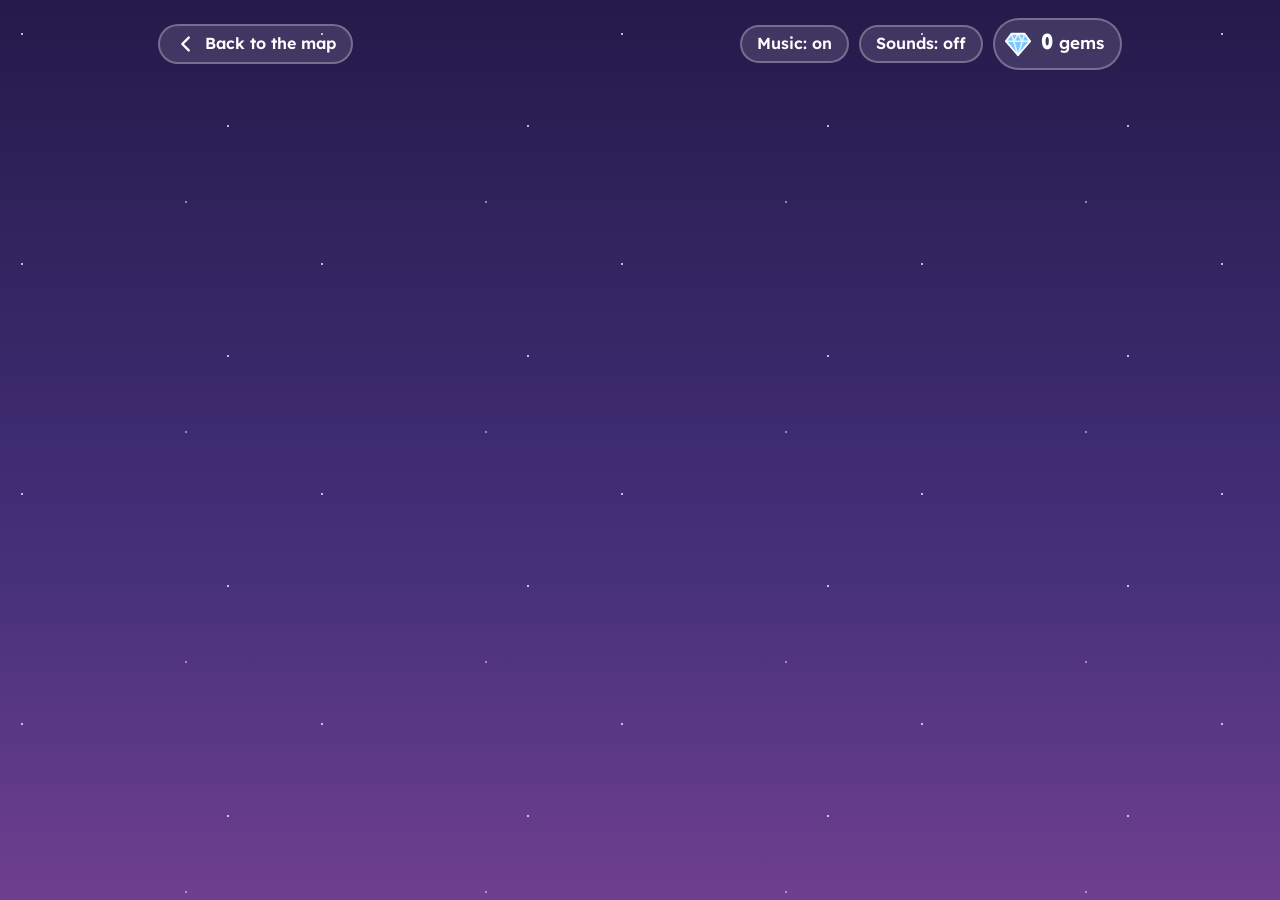
==== area-model.html @ aa77cb48 "Add files via upload" ====
<!doctype html>
<html lang="en">
<head>
<meta charset="utf-8">
<meta name="viewport" content="width=device-width, initial-scale=1">
<title>Rectangle Kingdom</title>
<link rel="preconnect" href="https://fonts.googleapis.com">
<link rel="preconnect" href="https://fonts.gstatic.com" crossorigin>
<link href="https://fonts.googleapis.com/css2?family=Grandstander:wght@600;800&family=Lexend:wght@400;600&display=swap" rel="stylesheet">
<link rel="stylesheet" href="css/realm.css">
<style>
  .game { max-width: 1000px; margin: 0 auto; padding: 18px 18px 48px; }

  /* Intro, results, missing */
  .screen-card { max-width: 660px; margin: 18px auto 0; padding: 28px 30px; }
  .screen-card h1 { font-size: clamp(1.9rem, 5vw, 2.6rem); color: var(--violet); margin: 2px 0 12px; }
  .zone-name { margin: 0; font-weight: 600; color: var(--berry); }
  .rules { margin: 18px 0 24px; padding: 16px 18px; border-radius: var(--radius-md); background: #F6F1FF; }
  .rules p { margin: 0 0 8px; color: var(--ink); }
  .rules p:last-child { margin-bottom: 0; }
  .screen-card .stars .star { width: 34px; height: 34px; }

  /* Progress */
  .progress { display: flex; align-items: center; gap: 14px; margin-bottom: 16px; }
  .bar { flex: 1; height: 14px; border-radius: 999px; overflow: hidden; background: rgba(255, 255, 255, .16); }
  .bar span { display: block; height: 100%; width: 0; border-radius: 999px; background: linear-gradient(90deg, var(--bubblegum), var(--lemon)); transition: width .3s ease; }
  .count { font-weight: 600; white-space: nowrap; }

  /* The problem card */
  .board { padding: 22px 24px 22px; }
  .board[data-state="done"] { box-shadow: 0 8px 0 rgba(16, 8, 46, .35), 0 0 0 5px var(--mint); }
  .title { margin: 0 0 4px; text-align: center; font: 800 clamp(2.4rem, 7vw, 3.6rem)/1.1 var(--display); color: var(--ink); }
  .step { min-height: 1.6em; margin: 0 auto 16px; max-width: none; text-align: center; font-weight: 600; color: var(--ink-soft); }

  /* Number boxes */
  .num {
    width: 5.4em; padding: 6px 4px; text-align: center;
    font: 800 1.45rem/1.2 var(--display); color: var(--ink);
    background: #fff; border: 3px solid var(--card-edge); border-radius: 12px;
  }
  .num:focus { outline: none; border-color: var(--violet); box-shadow: 0 0 0 4px var(--lemon); }
  .num:disabled { background: rgba(255, 255, 255, .55); border-style: dashed; color: transparent; }
  .num.ok { color: var(--mint-deep); background: #E7FAF3; border: 3px solid var(--mint); }
  .num.bad { border-color: var(--bubblegum); background: #FFF0F6; animation: shake .35s; }
  .num.shown { color: var(--berry); background: #FFF0F6; border: 3px solid var(--bubblegum); }
  .num.ok:disabled, .num.shown:disabled { border-style: solid; }
  .num.ok:disabled { color: var(--mint-deep); }
  .num.shown:disabled { color: var(--berry); }
  @keyframes shake { 20% { transform: translateX(-6px); } 40% { transform: translateX(5px); } 60% { transform: translateX(-4px); } 80% { transform: translateX(2px); } }

  /* Area diagram */
  .area-wrap { overflow-x: auto; padding-bottom: 4px; }
  .area { display: grid; gap: 0; width: max-content; min-width: min(100%, 520px); margin: 0 auto; }
  .edge { display: flex; align-items: center; justify-content: center; padding: 6px; }
  .edge.left { padding-right: 12px; }
  .edge .given { font: 800 1.6rem/1 var(--display); color: var(--ink); }
  .region { position: relative; display: flex; flex-direction: column; align-items: center; justify-content: center; gap: 4px; padding: 8px; border: 3px solid #fff; }
  .region .expr { font-weight: 600; font-size: .95rem; color: var(--ink-soft); }
  .region .expr:empty { display: none; }
  .area .num { width: 100%; max-width: 4.8em; font-size: 1.3rem; }
  .edge.top { padding: 4px 6px 10px; }
  .edge.left .num { width: 3.6em; }
  @media (max-width: 640px) { .area .num { font-size: 1.1rem; } .edge.left .num { width: 3em; } .region { padding: 6px 4px; } }
  .r0 { background: #E9DDFF; } .r1 { background: #D9F5EB; } .r2 { background: #FFE3EF; } .r3 { background: #FFF2C7; }

  /* Stacked partial products */
  .stack { display: grid; grid-template-columns: auto auto; justify-content: center; align-items: center; gap: 8px 16px; font: 800 1.6rem/1.2 var(--display); color: var(--ink); }
  .stack .n { text-align: right; padding-right: 6px; }
  .stack .rule { grid-column: 1 / 2; border-top: 4px solid var(--ink); margin: 2px 0; }
  .stack .note { font: 600 1rem/1.2 var(--body); color: var(--ink-soft); }
  .stack .num { text-align: right; padding-right: 12px; }

  /* Single answer (tens skill) */
  .single { display: flex; flex-wrap: wrap; align-items: center; justify-content: center; gap: .3em; font: 800 clamp(2.4rem, 7vw, 3.6rem)/1.1 var(--display); color: var(--ink); }
  .single .num { font-size: clamp(2rem, 6vw, 3rem); width: 4.2em; }

  /* Adding the parts */
  .sum { display: flex; flex-wrap: wrap; align-items: center; justify-content: center; gap: 8px 10px; margin-top: 18px; font: 800 1.4rem/1.2 var(--display); color: var(--ink); }
  .sum .part { min-width: 2ch; text-align: center; }
  .sum .part.wait { color: #CFC3EA; }

  .help { margin: 18px 0 0; padding: 14px 16px; border-radius: var(--radius-md); background: #F7F3FF; color: var(--ink); }
  .help p { margin: 0 auto; max-width: 60ch; text-align: center; }
  .help p + p { margin-top: 6px; }
  .help strong { color: var(--violet); }
  .help svg { display: block; margin: 12px auto 0; max-width: 100%; height: auto; }
  .help.warn { background: #FFF0F6; }
  .actions-row { display: flex; flex-wrap: wrap; justify-content: center; gap: 12px; margin-top: 18px; }

  /* Results */
  .stats { display: grid; grid-template-columns: repeat(auto-fit, minmax(170px, 1fr)); gap: 12px; margin: 6px 0 18px; }
  .stat { padding: 14px 16px; border-radius: var(--radius-md); background: #F6F1FF; }
  .stat strong { display: block; font: 800 2rem/1.1 var(--display); color: var(--ink); }
  .stat span { color: var(--ink-soft); font-size: .95rem; }
  .star-msg { margin: 14px 0 0; padding: 14px 16px; border-radius: var(--radius-md); background: #FFF6D6; color: var(--ink); font-weight: 600; }
  .star-msg p { margin: 0; color: var(--ink); }
  .star-msg p + p { margin-top: 6px; }
  .ticket-wrap { margin: 18px 0 0 12px; display: flex; flex-wrap: wrap; align-items: center; gap: 12px 24px; }
  .ticket-wrap .ticket::before, .ticket-wrap .ticket::after { background: var(--card); }
  .ticket-wrap p { margin: 0; color: var(--ink); font-weight: 600; max-width: 30ch; }
  .actions { display: flex; flex-wrap: wrap; gap: 12px; margin-top: 24px; }
</style>
</head>
<body>
<div class="page game">

  <header class="topbar">
    <a class="pill" href="index.html">
      <svg viewBox="0 0 24 24" aria-hidden="true"><path d="M15 5l-7 7 7 7" fill="none" stroke="currentColor" stroke-width="2.6" stroke-linecap="round" stroke-linejoin="round"/></svg>
      Back to the map
    </a>
    <div class="top-tools">
      <button class="pill" type="button" id="musicBtn" aria-pressed="true">Music: on</button>
      <button class="pill" type="button" id="soundBtn" aria-pressed="false">Sounds: off</button>
      <div class="gems">
        <svg viewBox="0 0 32 32" aria-hidden="true"><path d="M9 5h14l6 8-13 15L3 13z" fill="#7CC8FF" stroke="#fff" stroke-width="2" stroke-linejoin="round"/><path d="M3 13h26M9 5l7 23 7-23M12 13l4-8 4 8" fill="none" stroke="#fff" stroke-width="1.5" stroke-linejoin="round" opacity=".8"/></svg>
        <span><strong id="gemCount">0</strong> <span id="gemName">gems</span></span>
      </div>
    </div>
  </header>

  <main id="intro" hidden>
    <section class="screen-card card">
      <p class="zone-name" id="zoneName">Rectangle Kingdom</p>
      <h1 id="skillTitle">Rectangles</h1>
      <div id="introStars"></div>
      <div class="rules">
        <p id="ruleHow"></p>
        <p>Type in the box, then press Enter. If it's not right, you get another try. Tap <strong>Show me how</strong> if you're stuck. Problems where you use it still earn gems, but don't count toward today's star.</p>
        <p id="ruleStar"></p>
      </div>
      <button class="btn btn-big" type="button" id="startBtn">Start</button>
    </section>
  </main>

  <main id="play" hidden>
    <div class="progress">
      <div class="bar" aria-hidden="true"><span id="bar"></span></div>
      <span class="count" id="count" aria-live="polite"></span>
    </div>
    <section class="board card" id="board">
      <h2 class="title" id="title"></h2>
      <p class="step" id="step" aria-live="polite"></p>
      <div id="work"></div>
      <div class="help" id="help" hidden></div>
      <div class="actions-row">
        <button class="btn btn-soft" type="button" id="hintBtn">Show me how</button>
        <button class="btn" type="button" id="nextBtn" hidden>Next problem</button>
      </div>
    </section>
  </main>

  <main id="results" hidden>
    <section class="screen-card card">
      <h1 id="resTitle">Round complete!</h1>
      <div class="stats">
        <div class="stat"><strong id="resRight">0</strong><span>solved without help</span></div>
        <div class="stat"><strong id="resTime">0</strong><span>typical time per problem</span></div>
        <div class="stat"><strong id="resGems">…</strong><span id="resGemsLabel">saving your round</span></div>
      </div>
      <div id="resStars"></div>
      <div class="star-msg" id="resMsg" hidden></div>
      <div class="ticket-wrap" id="resTicket" hidden></div>
      <div class="actions">
        <button class="btn" type="button" id="againBtn" disabled>Play again</button>
        <a class="btn btn-soft" href="index.html">Back to the map</a>
      </div>
    </section>
  </main>

  <main id="missing" hidden>
    <section class="screen-card card">
      <h1>That game isn't here</h1>
      <p>This link doesn't match a Rectangle Kingdom skill. Head back to the map and pick one there.</p>
      <div class="actions"><a class="btn" href="index.html">Back to the map</a></div>
    </section>
  </main>
</div>

<script src="js/config.js"></script>
<script src="js/catalog.js"></script>
<script src="js/api.js"></script>
<script src="js/fx.js"></script>
<script src="js/area-model.js"></script>
</body>
</html>
---- css/realm.css ----
/*
 * Math Realm: shared look for every student page.
 * Load the fonts in each page's <head>:
 *   <link href="https://fonts.googleapis.com/css2?family=Grandstander:wght@600;800&family=Lexend:wght@400;600&display=swap" rel="stylesheet">
 */
:root {
  --night: #241A4A;
  --dusk: #45307A;
  --plum: #6E3F8F;
  --violet: #6C4FB3;
  --card: #FFFDFE;
  --card-edge: #E9DFFB;
  --ink: #2A1F45;
  --ink-soft: #5F5480;
  --haze: #E6DCFF;          /* light text on the night sky */
  --bubblegum: #FF7EB6;
  --berry: #D2448A;
  --berry-deep: #A8306C;
  --mint: #4FD1AB;
  --mint-deep: #1E8466;
  --lemon: #FFD84D;
  --gold: #E8A90C;
  --sky: #7CC8FF;
  --sky-deep: #2D76B5;
  --coral: #E0524F;

  --display: 'Grandstander', 'Trebuchet MS', system-ui, sans-serif;
  --body: 'Lexend', 'Atkinson Hyperlegible', system-ui, -apple-system, 'Segoe UI', sans-serif;
  --radius-lg: 26px;
  --radius-md: 16px;
  --radius-sm: 10px;
}

* { box-sizing: border-box; }
[hidden] { display: none !important; }
html { -webkit-text-size-adjust: 100%; background: var(--plum); }  /* shows when a page is pulled past its end */

body {
  margin: 0;
  min-height: 100vh;
  color: #fff;
  font: 400 17px/1.55 var(--body);
  background: linear-gradient(180deg, var(--night) 0%, var(--dusk) 62%, var(--plum) 100%) fixed;
}
/* Star field */
body::before {
  content: "";
  position: fixed;
  inset: 0;
  z-index: 0;
  pointer-events: none;
  opacity: .7;
  background-image:
    radial-gradient(1.8px 1.8px at 22px 34px, #fff 50%, transparent 52%),
    radial-gradient(1.2px 1.2px at 140px 82px, #FFE9A8 50%, transparent 52%),
    radial-gradient(1px 1px at 92px 168px, #fff 50%, transparent 52%),
    radial-gradient(2px 2px at 228px 126px, #fff 50%, transparent 52%),
    radial-gradient(1px 1px at 266px 18px, #CFE8FF 50%, transparent 52%),
    radial-gradient(1.4px 1.4px at 186px 202px, #FFD6EA 50%, transparent 52%);
  background-size: 300px 230px;
}
body.twinkle::before { animation: twinkle 4.5s ease-in-out infinite alternate; }
@keyframes twinkle { from { opacity: .35; } to { opacity: .9; } }

.page { position: relative; z-index: 1; }

h1, h2, h3 { font-family: var(--display); font-weight: 800; line-height: 1.1; margin: 0; }
p { max-width: 62ch; }

.card {
  background: var(--card);
  color: var(--ink);
  border-radius: var(--radius-lg);
  box-shadow: 0 8px 0 rgba(16, 8, 46, .35);
}

/* Buttons: chunky and pressable */
.btn {
  display: inline-flex;
  align-items: center;
  justify-content: center;
  gap: 8px;
  font: 600 1.05rem/1.2 var(--body);
  text-decoration: none;
  color: #fff;
  background: var(--berry);
  border: 0;
  border-radius: var(--radius-md);
  padding: 12px 22px;
  box-shadow: 0 5px 0 var(--berry-deep);
  cursor: pointer;
  transition: transform .08s ease, box-shadow .08s ease, filter .15s ease;
}
.btn:hover { filter: brightness(1.07); }
.btn:active { transform: translateY(4px); box-shadow: 0 1px 0 var(--berry-deep); }
.btn:disabled { opacity: .55; cursor: not-allowed; transform: none; box-shadow: 0 5px 0 var(--berry-deep); }
.btn-soft { color: var(--berry); background: #fff; box-shadow: 0 5px 0 var(--card-edge); }
.btn-soft:active { box-shadow: 0 1px 0 var(--card-edge); }
.btn-small { font-size: .95rem; padding: 8px 16px; border-radius: 12px; box-shadow: 0 4px 0 var(--berry-deep); }
.btn-small:active { transform: translateY(3px); box-shadow: 0 1px 0 var(--berry-deep); }
.btn-soft.btn-small { box-shadow: 0 4px 0 var(--card-edge); }
.btn-big { width: 100%; padding: 16px 22px; font-size: 1.25rem; }

:focus-visible { outline: 4px solid var(--lemon); outline-offset: 3px; }

/* Form fields */
.field { display: block; margin-bottom: 16px; }
.field span { display: block; font-weight: 600; margin-bottom: 6px; }
.field input {
  width: 100%;
  font: 400 1.2rem/1.3 var(--body);
  color: var(--ink);
  background: #fff;
  border: 3px solid var(--card-edge);
  border-radius: var(--radius-md);
  padding: 12px 14px;
}
.field input:focus { border-color: var(--violet); outline: none; }
.field input:focus-visible { outline: 4px solid var(--lemon); outline-offset: 2px; }

.form-error {
  margin: 0 0 16px;
  padding: 12px 14px;
  border-radius: var(--radius-sm);
  background: #FFE7E6;
  color: #9E2A27;
  font-weight: 600;
}

/* Stars: one per day toward mastery */
.stars { display: inline-flex; gap: 3px; }
.star { width: 28px; height: 28px; display: block; }
.star path { fill: #EEE8F8; stroke: #CDBFEA; stroke-width: 1.5; stroke-linejoin: round; }
.star.on path { fill: var(--lemon); stroke: var(--gold); }
.stars.mastered .star path { fill: var(--gold); stroke: #B9810A; }
.stars.pop .star.on { animation: pop .5s cubic-bezier(.3, 1.6, .5, 1) both; animation-delay: calc(var(--i, 0) * 90ms + 150ms); }
@keyframes pop { from { transform: scale(.2) rotate(-30deg); } to { transform: none; } }

/* Golden ticket stub */
.ticket {
  position: relative;
  display: flex;
  flex-direction: column;
  gap: 2px;
  min-width: 190px;
  padding: 14px 26px;
  color: var(--ink);
  background: linear-gradient(135deg, #FFF3C4, #FFE07A);
  border: 3px solid var(--gold);
  border-radius: 14px;
}
.ticket::before, .ticket::after {
  content: "";
  position: absolute;
  top: 50%;
  width: 18px;
  height: 18px;
  margin-top: -9px;
  border-radius: 50%;
  background: var(--dusk);
}
.ticket::before { left: -11px; }
.ticket::after { right: -11px; }
.ticket strong { font-family: var(--display); font-weight: 800; font-size: 1.6rem; letter-spacing: .05em; white-space: nowrap; }
.ticket span { font-size: .9rem; color: var(--ink-soft); }
.ticket.used { filter: grayscale(.85); opacity: .65; }

/* A yellow note across the top of a page */
.banner {
  display: flex;
  flex-wrap: wrap;
  align-items: center;
  gap: 10px 16px;
  margin-bottom: 18px;
  padding: 12px 16px;
  border-radius: var(--radius-md);
  background: var(--lemon);
  color: var(--ink);
  font-weight: 600;
}

.sr-only {
  position: absolute !important;
  width: 1px; height: 1px;
  padding: 0; margin: -1px;
  overflow: hidden;
  clip: rect(0, 0, 0, 0);
  white-space: nowrap;
  border: 0;
}

@media (prefers-reduced-motion: reduce) {
  *, *::before, *::after { animation: none !important; transition: none !important; }
}

/* ── Shared game-page pieces ── */
.topbar { display: flex; flex-wrap: wrap; align-items: center; justify-content: space-between; gap: 10px 16px; margin-bottom: 18px; }
.top-tools { display: flex; flex-wrap: wrap; align-items: center; gap: 10px; }
.pill {
  display: inline-flex; align-items: center; gap: 8px;
  padding: 7px 15px; border-radius: 999px;
  background: rgba(255, 255, 255, .12); border: 2px solid rgba(255, 255, 255, .28);
  color: #fff; font: 600 1rem/1.2 var(--body); text-decoration: none; cursor: pointer;
}
button.pill:hover, a.pill:hover { background: rgba(255, 255, 255, .2); }
.pill svg { width: 22px; height: 22px; flex: none; }
.gems { display: inline-flex; align-items: center; gap: 8px; padding: 6px 16px 6px 8px; border-radius: 999px; background: rgba(255, 255, 255, .12); border: 2px solid rgba(255, 255, 255, .28); font-weight: 600; }
.gems svg { width: 30px; height: 30px; }
.gems strong { font-family: var(--display); font-size: 1.45rem; font-weight: 800; }
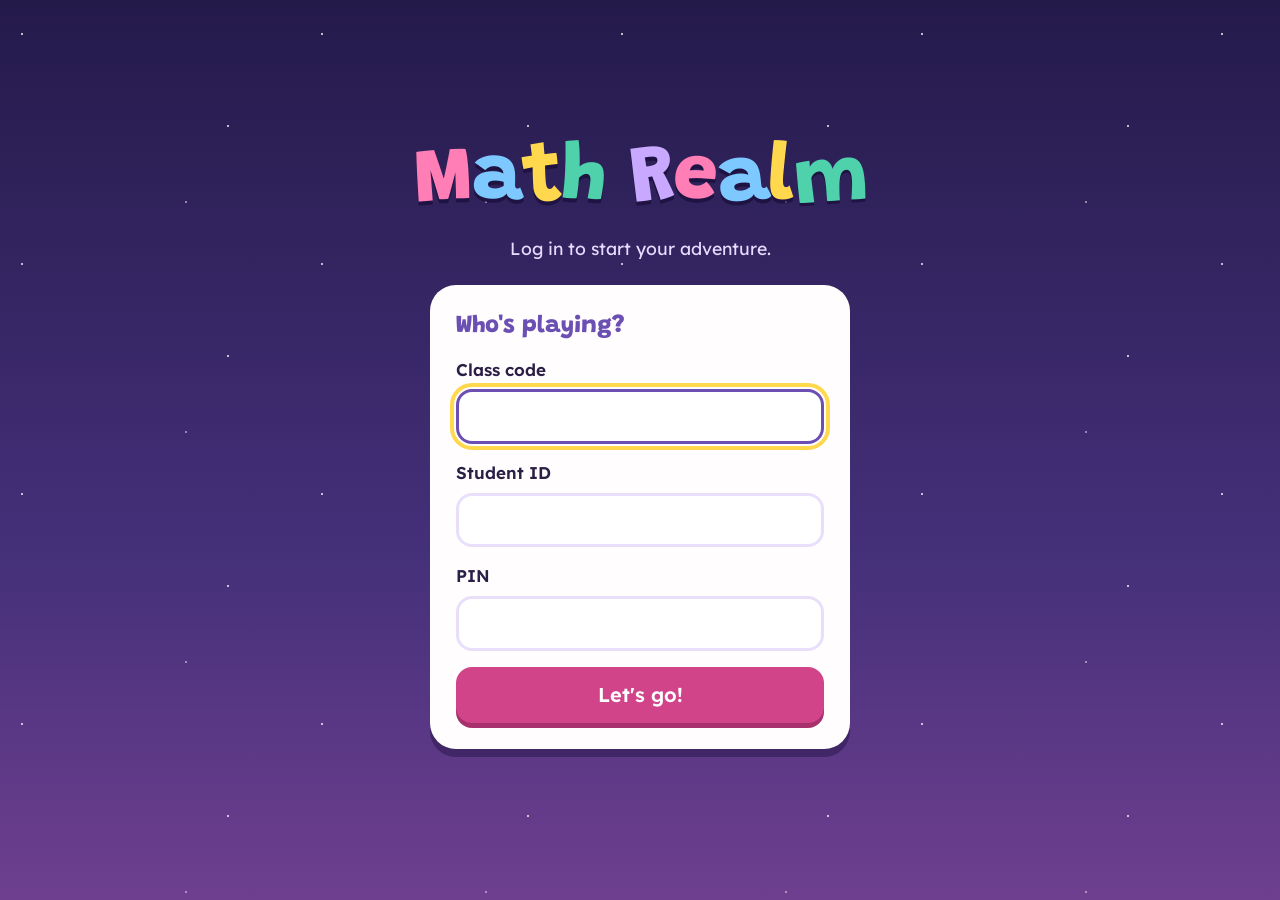
==== commit 5c3d605c: "Update area-model.html" ====
--- a/area-model.html
+++ b/area-model.html
@@ -51,7 +51,8 @@
   /* Area diagram */
   .area-wrap { overflow-x: auto; padding-bottom: 4px; }
   .area { display: grid; gap: 0; width: max-content; min-width: min(100%, 520px); margin: 0 auto; }
-  .edge { display: flex; align-items: center; justify-content: center; padding: 6px; }
+  .edge { display: flex; flex-direction: column; align-items: center; justify-content: center; padding: 6px; }
+  .edge .place { margin-bottom: 4px; font: 600 .8rem/1 var(--body); color: var(--violet); }
   .edge.left { padding-right: 12px; }
   .edge .given { font: 800 1.6rem/1 var(--display); color: var(--ink); }
   .region { position: relative; display: flex; flex-direction: column; align-items: center; justify-content: center; gap: 4px; padding: 8px; border: 3px solid #fff; }
@@ -62,6 +63,30 @@
   .edge.left .num { width: 3.6em; }
   @media (max-width: 640px) { .area .num { font-size: 1.1rem; } .edge.left .num { width: 3em; } .region { padding: 6px 4px; } }
   .r0 { background: #E9DDFF; } .r1 { background: #D9F5EB; } .r2 { background: #FFE3EF; } .r3 { background: #FFF2C7; }
+
+  /* The problem written vertically, with place-value columns */
+  .split { display: grid; grid-template-columns: auto minmax(0, 1fr); gap: 20px 30px; align-items: start; }
+  @media (max-width: 900px) { .split { grid-template-columns: 1fr; justify-items: center; } .split .paper-wrap { order: 2; } }
+  .solo { display: flex; justify-content: center; }
+  .paper-wrap { padding: 12px 18px 12px; border-radius: var(--radius-md); background: #F8F5FF; }
+  .paper { --cell: 1.2em; --op: 1.1em; display: grid; justify-content: start; align-items: center; row-gap: 7px; font: 800 1.85rem/1.25 var(--display); color: var(--ink); }
+  .paper .head { text-align: center; font: 600 .8rem/1 var(--body); color: var(--violet); padding-bottom: 2px; }
+  .paper .op { text-align: center; }
+  .paper .drow { display: grid; position: relative; min-height: 1.25em; border-radius: 8px; }
+  .paper .cell { text-align: center; }
+  .paper .cell + .cell { box-shadow: inset 1px 0 0 rgba(108, 79, 179, .14); }   /* faint column guides */
+  .paper .cell.q { color: #CFC3EA; }
+  .paper .rule { border-top: 4px solid var(--ink); margin: 1px 0; }
+  .paper .note { padding-left: 16px; font: 600 1rem/1.2 var(--body); color: var(--ink-soft); white-space: nowrap; }
+  .paper .drow.edit { background: #fff; outline: 3px solid var(--card-edge); outline-offset: 1px; cursor: text; }
+  .paper .drow.edit input { position: absolute; inset: 0; width: 100%; height: 100%; margin: 0; padding: 0; border: 0; opacity: 0; cursor: text; }
+  .paper .drow.edit:focus-within { outline-color: var(--violet); box-shadow: 0 0 0 7px var(--lemon); }
+  .paper .drow.edit.waiting { background: transparent; outline: 3px dashed #DED4EF; }
+  .paper .drow.ok { background: #E7FAF3; outline-color: var(--mint); color: var(--mint-deep); }
+  .paper .drow.shown { background: #FFF0F6; outline-color: var(--bubblegum); color: var(--berry); }
+  .paper .drow.bad { background: #FFF0F6; outline-color: var(--bubblegum); animation: shake .35s; }
+  .key { margin: 10px 0 0; max-width: 24ch; font-size: .8rem; line-height: 1.35; color: var(--ink-soft); }
+  @media (max-width: 640px) { .paper { font-size: 1.5rem; } }
 
   /* Stacked partial products */
   .stack { display: grid; grid-template-columns: auto auto; justify-content: center; align-items: center; gap: 8px 16px; font: 800 1.6rem/1.2 var(--display); color: var(--ink); }
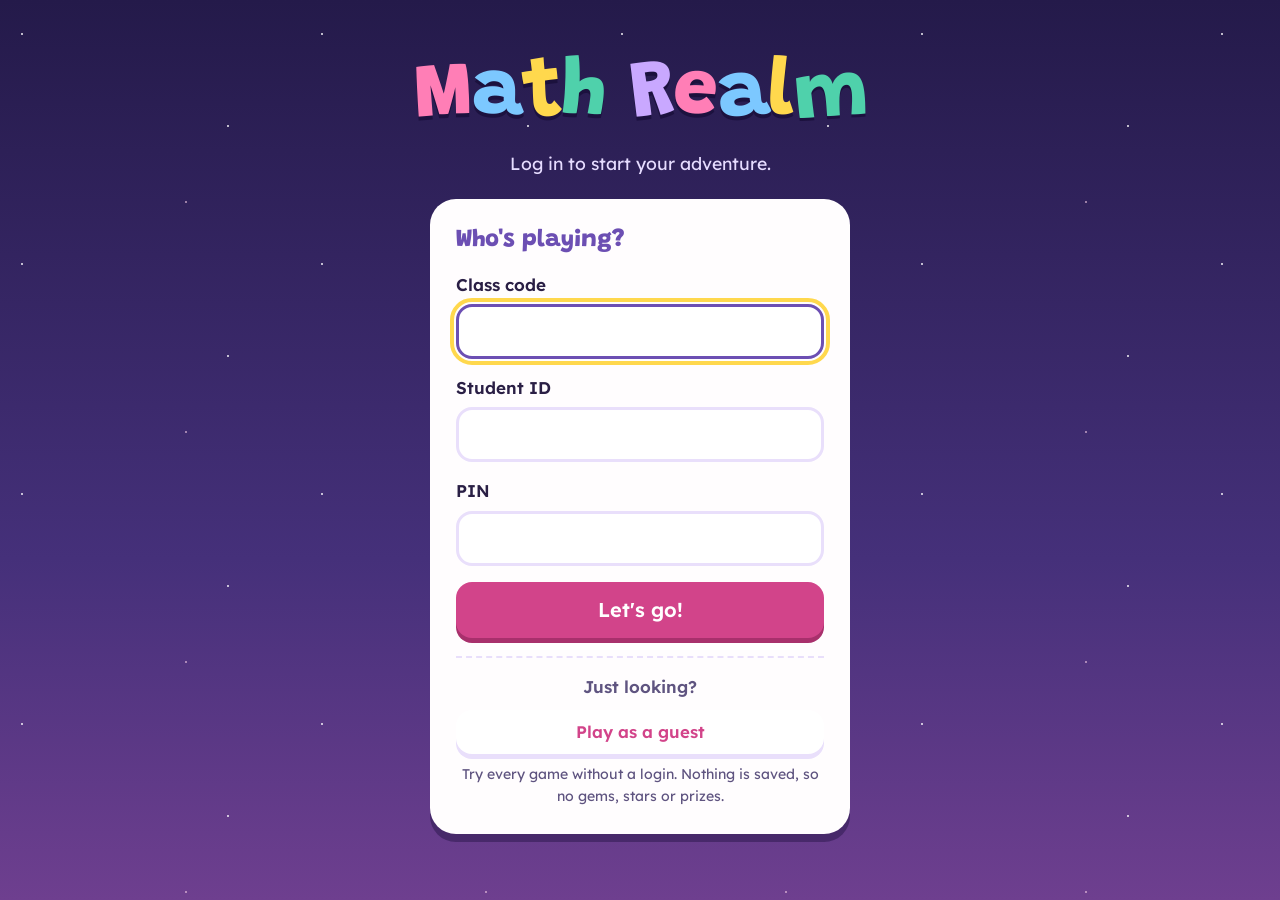
==== commit f03c33d0: "Add guest mode for families and visitors - login screen: Play as a guest, no account needed - guests" ====
--- a/area-model.html
+++ b/area-model.html
@@ -8,8 +8,9 @@
 <link rel="preconnect" href="https://fonts.gstatic.com" crossorigin>
 <link href="https://fonts.googleapis.com/css2?family=Grandstander:wght@600;800&family=Lexend:wght@400;600&display=swap" rel="stylesheet">
 <link rel="stylesheet" href="css/realm.css">
+<link rel="stylesheet" href="css/area.css">
 <style>
-  .game { max-width: 1000px; margin: 0 auto; padding: 18px 18px 48px; }
+  .game { max-width: 1180px; margin: 0 auto; padding: 18px 18px 48px; }
 
   /* Intro, results, missing */
   .screen-card { max-width: 660px; margin: 18px auto 0; padding: 28px 30px; }
@@ -29,80 +30,6 @@
   /* The problem card */
   .board { padding: 22px 24px 22px; }
   .board[data-state="done"] { box-shadow: 0 8px 0 rgba(16, 8, 46, .35), 0 0 0 5px var(--mint); }
-  .title { margin: 0 0 4px; text-align: center; font: 800 clamp(2.4rem, 7vw, 3.6rem)/1.1 var(--display); color: var(--ink); }
-  .step { min-height: 1.6em; margin: 0 auto 16px; max-width: none; text-align: center; font-weight: 600; color: var(--ink-soft); }
-
-  /* Number boxes */
-  .num {
-    width: 5.4em; padding: 6px 4px; text-align: center;
-    font: 800 1.45rem/1.2 var(--display); color: var(--ink);
-    background: #fff; border: 3px solid var(--card-edge); border-radius: 12px;
-  }
-  .num:focus { outline: none; border-color: var(--violet); box-shadow: 0 0 0 4px var(--lemon); }
-  .num:disabled { background: rgba(255, 255, 255, .55); border-style: dashed; color: transparent; }
-  .num.ok { color: var(--mint-deep); background: #E7FAF3; border: 3px solid var(--mint); }
-  .num.bad { border-color: var(--bubblegum); background: #FFF0F6; animation: shake .35s; }
-  .num.shown { color: var(--berry); background: #FFF0F6; border: 3px solid var(--bubblegum); }
-  .num.ok:disabled, .num.shown:disabled { border-style: solid; }
-  .num.ok:disabled { color: var(--mint-deep); }
-  .num.shown:disabled { color: var(--berry); }
-  @keyframes shake { 20% { transform: translateX(-6px); } 40% { transform: translateX(5px); } 60% { transform: translateX(-4px); } 80% { transform: translateX(2px); } }
-
-  /* Area diagram */
-  .area-wrap { overflow-x: auto; padding-bottom: 4px; }
-  .area { display: grid; gap: 0; width: max-content; min-width: min(100%, 520px); margin: 0 auto; }
-  .edge { display: flex; flex-direction: column; align-items: center; justify-content: center; padding: 6px; }
-  .edge .place { margin-bottom: 4px; font: 600 .8rem/1 var(--body); color: var(--violet); }
-  .edge.left { padding-right: 12px; }
-  .edge .given { font: 800 1.6rem/1 var(--display); color: var(--ink); }
-  .region { position: relative; display: flex; flex-direction: column; align-items: center; justify-content: center; gap: 4px; padding: 8px; border: 3px solid #fff; }
-  .region .expr { font-weight: 600; font-size: .95rem; color: var(--ink-soft); }
-  .region .expr:empty { display: none; }
-  .area .num { width: 100%; max-width: 4.8em; font-size: 1.3rem; }
-  .edge.top { padding: 4px 6px 10px; }
-  .edge.left .num { width: 3.6em; }
-  @media (max-width: 640px) { .area .num { font-size: 1.1rem; } .edge.left .num { width: 3em; } .region { padding: 6px 4px; } }
-  .r0 { background: #E9DDFF; } .r1 { background: #D9F5EB; } .r2 { background: #FFE3EF; } .r3 { background: #FFF2C7; }
-
-  /* The problem written vertically, with place-value columns */
-  .split { display: grid; grid-template-columns: auto minmax(0, 1fr); gap: 20px 30px; align-items: start; }
-  @media (max-width: 900px) { .split { grid-template-columns: 1fr; justify-items: center; } .split .paper-wrap { order: 2; } }
-  .solo { display: flex; justify-content: center; }
-  .paper-wrap { padding: 12px 18px 12px; border-radius: var(--radius-md); background: #F8F5FF; }
-  .paper { --cell: 1.2em; --op: 1.1em; display: grid; justify-content: start; align-items: center; row-gap: 7px; font: 800 1.85rem/1.25 var(--display); color: var(--ink); }
-  .paper .head { text-align: center; font: 600 .8rem/1 var(--body); color: var(--violet); padding-bottom: 2px; }
-  .paper .op { text-align: center; }
-  .paper .drow { display: grid; position: relative; min-height: 1.25em; border-radius: 8px; }
-  .paper .cell { text-align: center; }
-  .paper .cell + .cell { box-shadow: inset 1px 0 0 rgba(108, 79, 179, .14); }   /* faint column guides */
-  .paper .cell.q { color: #CFC3EA; }
-  .paper .rule { border-top: 4px solid var(--ink); margin: 1px 0; }
-  .paper .note { padding-left: 16px; font: 600 1rem/1.2 var(--body); color: var(--ink-soft); white-space: nowrap; }
-  .paper .drow.edit { background: #fff; outline: 3px solid var(--card-edge); outline-offset: 1px; cursor: text; }
-  .paper .drow.edit input { position: absolute; inset: 0; width: 100%; height: 100%; margin: 0; padding: 0; border: 0; opacity: 0; cursor: text; }
-  .paper .drow.edit:focus-within { outline-color: var(--violet); box-shadow: 0 0 0 7px var(--lemon); }
-  .paper .drow.edit.waiting { background: transparent; outline: 3px dashed #DED4EF; }
-  .paper .drow.ok { background: #E7FAF3; outline-color: var(--mint); color: var(--mint-deep); }
-  .paper .drow.shown { background: #FFF0F6; outline-color: var(--bubblegum); color: var(--berry); }
-  .paper .drow.bad { background: #FFF0F6; outline-color: var(--bubblegum); animation: shake .35s; }
-  .key { margin: 10px 0 0; max-width: 24ch; font-size: .8rem; line-height: 1.35; color: var(--ink-soft); }
-  @media (max-width: 640px) { .paper { font-size: 1.5rem; } }
-
-  /* Stacked partial products */
-  .stack { display: grid; grid-template-columns: auto auto; justify-content: center; align-items: center; gap: 8px 16px; font: 800 1.6rem/1.2 var(--display); color: var(--ink); }
-  .stack .n { text-align: right; padding-right: 6px; }
-  .stack .rule { grid-column: 1 / 2; border-top: 4px solid var(--ink); margin: 2px 0; }
-  .stack .note { font: 600 1rem/1.2 var(--body); color: var(--ink-soft); }
-  .stack .num { text-align: right; padding-right: 12px; }
-
-  /* Single answer (tens skill) */
-  .single { display: flex; flex-wrap: wrap; align-items: center; justify-content: center; gap: .3em; font: 800 clamp(2.4rem, 7vw, 3.6rem)/1.1 var(--display); color: var(--ink); }
-  .single .num { font-size: clamp(2rem, 6vw, 3rem); width: 4.2em; }
-
-  /* Adding the parts */
-  .sum { display: flex; flex-wrap: wrap; align-items: center; justify-content: center; gap: 8px 10px; margin-top: 18px; font: 800 1.4rem/1.2 var(--display); color: var(--ink); }
-  .sum .part { min-width: 2ch; text-align: center; }
-  .sum .part.wait { color: #CFC3EA; }
 
   .help { margin: 18px 0 0; padding: 14px 16px; border-radius: var(--radius-md); background: #F7F3FF; color: var(--ink); }
   .help p { margin: 0 auto; max-width: 60ch; text-align: center; }
@@ -124,6 +51,7 @@
   .ticket-wrap .ticket::before, .ticket-wrap .ticket::after { background: var(--card); }
   .ticket-wrap p { margin: 0; color: var(--ink); font-weight: 600; max-width: 30ch; }
   .actions { display: flex; flex-wrap: wrap; gap: 12px; margin-top: 24px; }
+  .link-btn { color: var(--violet); font-weight: 600; }
 </style>
 </head>
 <body>
@@ -143,6 +71,7 @@
       </div>
     </div>
   </header>
+  <div id="guestSlot"></div>
 
   <main id="intro" hidden>
     <section class="screen-card card">
@@ -152,9 +81,11 @@
       <div class="rules">
         <p id="ruleHow"></p>
         <p>Type in the box, then press Enter. If it's not right, you get another try. Tap <strong>Show me how</strong> if you're stuck. Problems where you use it still earn gems, but don't count toward today's star.</p>
+        <p id="ruleAdd" hidden></p>
         <p id="ruleStar"></p>
       </div>
-      <button class="btn btn-big" type="button" id="startBtn">Start</button>
+      <button class="btn btn-big" type="button" id="startBtn" disabled>Start</button>
+      <p style="margin:14px 0 0"><a class="link-btn" id="demoLink" href="how-it-works.html">See how it works (a step-by-step demo, great for grown-ups too)</a></p>
     </section>
   </main>
 
@@ -164,7 +95,7 @@
       <span class="count" id="count" aria-live="polite"></span>
     </div>
     <section class="board card" id="board">
-      <h2 class="title" id="title"></h2>
+      <h2 class="problem-title" id="title"></h2>
       <p class="step" id="step" aria-live="polite"></p>
       <div id="work"></div>
       <div class="help" id="help" hidden></div>
@@ -206,6 +137,7 @@
 <script src="js/catalog.js"></script>
 <script src="js/api.js"></script>
 <script src="js/fx.js"></script>
+<script src="js/area-core.js"></script>
 <script src="js/area-model.js"></script>
 </body>
 </html>
--- a/css/realm.css
+++ b/css/realm.css
@@ -207,3 +207,12 @@
 .gems { display: inline-flex; align-items: center; gap: 8px; padding: 6px 16px 6px 8px; border-radius: 999px; background: rgba(255, 255, 255, .12); border: 2px solid rgba(255, 255, 255, .28); font-weight: 600; }
 .gems svg { width: 30px; height: 30px; }
 .gems strong { font-family: var(--display); font-size: 1.45rem; font-weight: 800; }
+
+/* Guest mode banner (every page shows one while browsing without a login) */
+.guestbar {
+  display: flex; flex-wrap: wrap; align-items: center; justify-content: center; gap: 8px 16px;
+  margin: 0 0 16px; padding: 10px 16px; border-radius: var(--radius-md);
+  background: var(--lemon); color: var(--ink); font-weight: 600; text-align: center;
+}
+.guestbar .btn { background: var(--berry); box-shadow: 0 4px 0 var(--berry-deep); }
+.locked-note { margin: 0; font-weight: 600; color: var(--ink-soft); }
--- a/css/area.css
+++ b/css/area.css
@@ -0,0 +1,98 @@
+/* Math Realm: Rectangle Kingdom drawing styles (shared by the game and the "See how it works" demo) */
+
+.problem-title { margin: 0 0 4px; text-align: center; font: 800 clamp(2.4rem, 6vw, 3.4rem)/1.1 var(--display); color: var(--ink); }
+.step { min-height: 1.6em; margin: 0 auto 18px; max-width: 60ch; text-align: center; font-weight: 600; font-size: 1.15rem; color: var(--ink-soft); }
+
+/* Number boxes */
+.num {
+  width: 5em; padding: 6px 4px; text-align: center;
+  font: 800 1.7rem/1.2 var(--display); color: var(--ink);
+  background: #fff; border: 3px solid var(--card-edge); border-radius: 12px;
+}
+.num:focus { outline: none; border-color: var(--violet); box-shadow: 0 0 0 4px var(--lemon); }
+.num:disabled { background: rgba(255, 255, 255, .55); border-style: dashed; color: transparent; }
+.num.ok { color: var(--mint-deep); background: #E7FAF3; border: 3px solid var(--mint); }
+.num.bad { border-color: var(--bubblegum); background: #FFF0F6; animation: shake .35s; }
+.num.shown { color: var(--berry); background: #FFF0F6; border: 3px solid var(--bubblegum); }
+.num.ok:disabled, .num.shown:disabled { border-style: solid; }
+.num.ok:disabled { color: var(--mint-deep); }
+.num.shown:disabled { color: var(--berry); }
+.demo-now { box-shadow: 0 0 0 5px var(--lemon) !important; }
+@keyframes shake { 20% { transform: translateX(-6px); } 40% { transform: translateX(5px); } 60% { transform: translateX(-4px); } 80% { transform: translateX(2px); } }
+
+/* Work column and rectangle sit together, centered, whatever the window size */
+.split { display: flex; flex-wrap: wrap; justify-content: center; align-items: flex-start; gap: 22px 36px; }
+@media (max-width: 900px) { .split .paper-wrap { order: 2; } }
+.solo { display: flex; justify-content: center; }
+
+/* The problem written vertically, with place-value columns */
+.paper-wrap { padding: 12px 20px 12px; border-radius: var(--radius-md); background: #F8F5FF; }
+.paper { --cell: 1.15em; --op: 1.05em; display: grid; justify-content: start; align-items: center; row-gap: 7px; font: 800 2.2rem/1.25 var(--display); color: var(--ink); }
+.paper .head { text-align: center; font: 600 .9rem/1 var(--body); color: var(--violet); padding-bottom: 2px; }
+.paper .op { text-align: center; }
+.paper .drow { display: grid; position: relative; min-height: 1.25em; border-radius: 8px; }
+.paper .cell { text-align: center; border-radius: 6px; }
+.paper .cell + .cell { box-shadow: inset 1px 0 0 rgba(108, 79, 179, .14); }   /* faint column guides */
+.paper .cell.q { color: #CFC3EA; }
+.paper .cell.next { background: #FFF1B8; box-shadow: inset 0 -4px 0 var(--gold); }   /* where the next digit goes */
+.paper .rule { border-top: 4px solid var(--ink); margin: 1px 0; }
+.paper .note { padding-left: 16px; font: 600 1.05rem/1.2 var(--body); color: var(--ink-soft); white-space: nowrap; }
+.paper .drow.edit { background: #fff; outline: 3px solid var(--card-edge); outline-offset: 1px; cursor: text; }
+.paper .drow.edit input { position: absolute; inset: 0; width: 100%; height: 100%; margin: 0; padding: 0; border: 0; opacity: 0; cursor: text; }
+.paper .drow.edit:focus-within { outline-color: var(--violet); box-shadow: 0 0 0 7px var(--lemon); }
+.paper .drow.edit.waiting { background: transparent; outline: 3px dashed #DED4EF; }
+.paper .drow.ok { background: #E7FAF3; outline-color: var(--mint); color: var(--mint-deep); }
+.paper .drow.shown { background: #FFF0F6; outline-color: var(--bubblegum); color: var(--berry); }
+.paper .drow.bad { background: #FFF0F6; outline-color: var(--bubblegum); animation: shake .35s; }
+.key { margin: 10px 0 0; max-width: 26ch; font-size: .85rem; line-height: 1.35; color: var(--ink-soft); }
+
+/* Area diagram */
+.area-wrap { max-width: 100%; overflow-x: auto; padding: 4px 4px 6px; }
+.area { display: grid; gap: 0; width: max-content; }
+.edge { display: flex; flex-direction: column; align-items: center; justify-content: center; padding: 6px; }
+.edge.left { padding-right: 14px; }
+.edge .place { margin-bottom: 5px; font: 600 .95rem/1 var(--body); color: var(--violet); }
+.edge .given { font: 800 2.2rem/1 var(--display); color: var(--ink); }
+.region { position: relative; display: flex; flex-direction: column; align-items: center; justify-content: center; gap: 6px; padding: 8px 6px; border: 3px solid #fff; }
+.region .expr { font-weight: 600; font-size: 1.1rem; color: var(--ink-soft); }
+.region .expr:empty { display: none; }
+.area .num { width: 100%; max-width: 4.6em; font-size: 1.55rem; }
+.edge.left .num { width: 3.4em; }
+.r0 { background: #E9DDFF; } .r1 { background: #D9F5EB; } .r2 { background: #FFE3EF; } .r3 { background: #FFF2C7; }
+
+/* Single answer (tens skill) */
+.single { display: flex; flex-wrap: wrap; align-items: center; justify-content: center; gap: .3em; font: 800 clamp(2.6rem, 7vw, 3.8rem)/1.1 var(--display); color: var(--ink); }
+.single .num { font-size: clamp(2.2rem, 6vw, 3.2rem); width: 4.2em; }
+
+@media (max-width: 640px) {
+  .paper { font-size: 1.7rem; }
+  .area .num { font-size: 1.2rem; }
+  .edge.left .num { width: 2.8em; }
+  .region { padding: 6px 3px; }
+  .edge .place { font-size: .8rem; }
+}
+
+/* ── Adding with carries ── */
+.paper-wrap.with-carries { position: relative; }
+.col-ring { position: absolute; border: 3px solid var(--violet); border-radius: 22px; pointer-events: none; transition: left .3s ease, top .3s ease, height .3s ease; }
+.paper .carryrow { min-height: 1.2em; }
+.paper .carryrow .cell { display: flex; align-items: center; justify-content: center; font-size: .66em; color: var(--berry); box-shadow: none; }
+.paper .carryrow .cell .v { line-height: 1; }
+.paper .carryrow .cell.carried .v { padding: 0 4px; border-radius: 6px; background: #FFE3EF; }
+.paper .answerrow .cell { display: flex; align-items: center; justify-content: center; }
+.paper .answerrow .cell .v { display: inline-block; color: var(--mint-deep); }
+
+/* One-digit boxes for writing the answer and your own carries */
+.cellin { width: 100%; height: 100%; min-height: 1.15em; padding: 0; margin: 0; text-align: center; font: inherit; color: var(--ink); background: #fff; border: 2px dashed #DED4EF; border-radius: 8px; }
+.carryrow .cellin { width: 1.3em; height: 1.3em; min-height: 0; font-size: 1em; line-height: 1; border-radius: 7px; }
+.cellin:disabled { background: transparent; color: transparent; }
+.cellin:focus { outline: none; border: 3px solid var(--violet); box-shadow: 0 0 0 4px var(--lemon); }
+.cellin.ok, .cellin.ok:disabled { color: var(--mint-deep); background: #E7FAF3; border: 2px solid var(--mint); }
+.carryrow .cellin.ok, .carryrow .cellin.ok:disabled { color: var(--berry); background: #FFE3EF; border-color: #F7B6D2; }
+.cellin.shown, .cellin.shown:disabled { color: var(--berry); background: #FFF0F6; border: 2px solid var(--bubblegum); }
+.cellin.bad { border: 3px solid var(--bubblegum); background: #FFF0F6; animation: shake .35s; }
+.paper .carryrow .cellin.zero, .paper .carryrow .cellin.zero:disabled { background: transparent; border-color: transparent; }   /* "nothing carries" */
+
+/* Guided: type the circled column's total here */
+.colsum-row { display: flex; flex-wrap: wrap; align-items: center; gap: 8px 12px; margin-top: 12px; font: 600 1.05rem/1.2 var(--body); color: var(--ink); }
+.colsum-row .num { width: 2.6em; font-size: 1.7rem; }
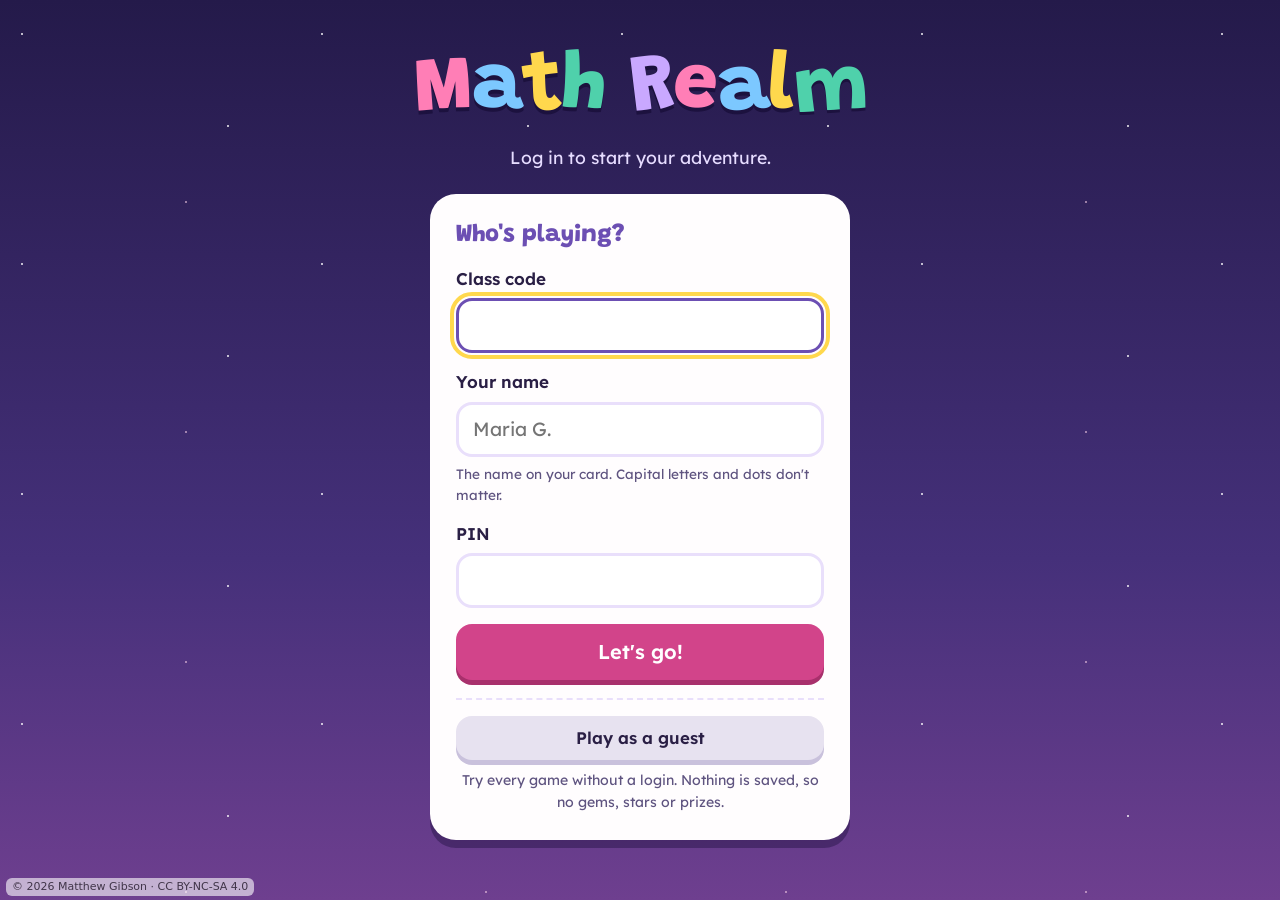
==== commit a8abca75: "Add CC BY-NC-SA 4.0 license, copyright header, and credit footer" ====
--- a/area-model.html
+++ b/area-model.html
@@ -1,4 +1,10 @@
 <!doctype html>
+<!--
+  Copyright (c) 2026 Matthew Gibson, Mission High School
+  Licensed under CC BY-NC-SA 4.0: https://creativecommons.org/licenses/by-nc-sa/4.0/
+  Free for non-commercial educational use with credit. Not for resale.
+  Contact: GibsonM1@sfusd.edu
+-->
 <html lang="en">
 <head>
 <meta charset="utf-8">
@@ -139,5 +145,9 @@
 <script src="js/fx.js"></script>
 <script src="js/area-core.js"></script>
 <script src="js/area-model.js"></script>
+<!-- license credit -->
+<style>#cc-credit{position:fixed;left:6px;bottom:calc(4px + env(safe-area-inset-bottom,0px));z-index:2147483000;font:11px/1.3 system-ui,sans-serif;color:#333;background:rgba(255,255,255,.8);padding:2px 6px;border-radius:6px;text-decoration:none;pointer-events:none;opacity:.75}#cc-credit.cc-flow{position:static;display:table;margin:12px auto 8px;pointer-events:auto;opacity:1}#cc-credit:hover,#cc-credit:focus{text-decoration:underline}@media (prefers-color-scheme:dark){#cc-credit{color:#ddd;background:rgba(0,0,0,.6)}}@media print{#cc-credit{position:static}}</style>
+<a id="cc-credit" href="https://creativecommons.org/licenses/by-nc-sa/4.0/" target="_blank" rel="license noopener">© 2026 Matthew Gibson · CC BY-NC-SA 4.0</a>
+<script>(function(){var c=document.getElementById('cc-credit');function f(){var d=document.documentElement,s=Math.max(d.scrollHeight,document.body.scrollHeight)>innerHeight+4;c.classList.toggle('cc-flow',s)}addEventListener('load',f);addEventListener('resize',f);setTimeout(f,1500)})();</script>
 </body>
 </html>
